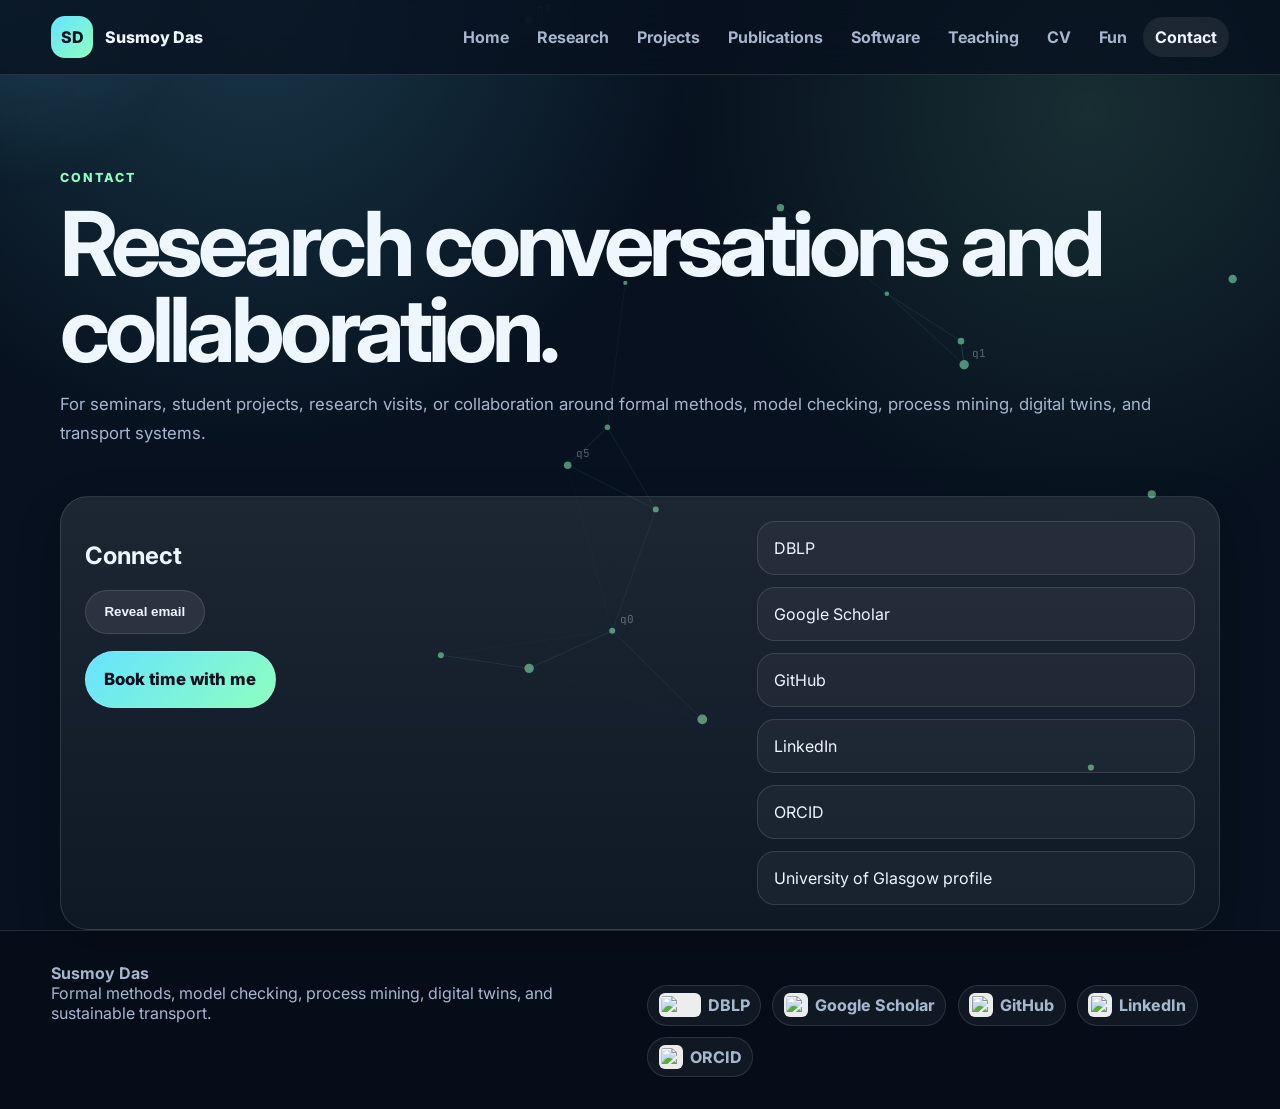
==== contact.html @ abc05a4f "Initial website" ====
<!doctype html><html lang="en-GB"><head><meta charset="utf-8"/><meta name="viewport" content="width=device-width,initial-scale=1"/><meta name="description" content="Personal academic website of Susmoy Das."/><title>Contact | Susmoy Das</title><link rel="preconnect" href="https://fonts.googleapis.com"><link rel="preconnect" href="https://fonts.gstatic.com" crossorigin><link href="https://fonts.googleapis.com/css2?family=Inter:wght@400;500;700;800&family=JetBrains+Mono:wght@500;700&display=swap" rel="stylesheet"><link rel="stylesheet" href="assets/css/style.css"/></head><body><canvas class="state-bg" aria-hidden="true"></canvas><div class="cursor-glow" aria-hidden="true"></div><header class="site-header"><a class="brand" href="index.html"><span class="brand-mark">SD</span><span>Susmoy Das</span></a><button class="nav-toggle" aria-label="Toggle navigation" aria-expanded="false">☰</button><nav class="site-nav"><a class="nav-link " href="index.html">Home</a><a class="nav-link " href="research.html">Research</a><a class="nav-link " href="projects.html">Projects</a><a class="nav-link " href="publications.html">Publications</a><a class="nav-link " href="software.html">Software</a><a class="nav-link " href="teaching.html">Teaching</a><a class="nav-link " href="cv.html">CV</a><a class="nav-link " href="fun.html">Fun</a><a class="nav-link active" href="contact.html">Contact</a></nav></header><main><section class="page-hero reveal"><p class="eyebrow">Contact</p><h1>Research conversations and collaboration.</h1><p class="lead">For seminars, student projects, research visits, or collaboration around formal methods, model checking, process mining, digital twins, and transport systems.</p></section><section class="content-section contact-panel reveal"><div><h2>Connect</h2><p><button class="button secondary email-action" type="button">Reveal email</button></p><p><a class="button primary" href="https://bookings.cloud.microsoft/bookwithme/user/d58b72f16175452cac1d0d1df9db6e94%40glasgow.ac.uk?anonymous&ismsaljsauthenabled" target="_blank" rel="noreferrer">Book time with me</a></p></div><div class="contact-links"><a href="https://dblp.org/pid/291/3183" target="_blank" rel="noreferrer">DBLP</a><a href="https://scholar.google.com/citations?user=WRJkGZMAAAAJ&hl=en" target="_blank" rel="noreferrer">Google Scholar</a><a href="https://github.com/susmoy94" target="_blank" rel="noreferrer">GitHub</a><a href="https://in.linkedin.com/in/susmoy-das21" target="_blank" rel="noreferrer">LinkedIn</a><a href="https://orcid.org/0000-0001-9118-7402" target="_blank" rel="noreferrer">ORCID</a><a href="https://www.gla.ac.uk/schools/computing/staff/susmoydas/" target="_blank" rel="noreferrer">University of Glasgow profile</a></div></section></main><footer class="site-footer"><div><strong>Susmoy Das</strong><br/>Formal methods, model checking, process mining, digital twins, and sustainable transport.</div><div class="footer-links logo-links"><a class="logo-link" href="https://dblp.org/pid/291/3183" target="_blank" rel="noreferrer"><img src="https://dblp.org/img/logo.320x120.png" alt="DBLP logo" loading="lazy"/><span>DBLP</span></a><a class="logo-link" href="https://scholar.google.com/citations?user=WRJkGZMAAAAJ&hl=en" target="_blank" rel="noreferrer"><img src="https://upload.wikimedia.org/wikipedia/commons/thumb/c/c7/Google_Scholar_logo.svg/512px-Google_Scholar_logo.svg.png" alt="Google Scholar logo" loading="lazy"/><span>Google Scholar</span></a><a class="logo-link" href="https://github.com/susmoy94" target="_blank" rel="noreferrer"><img src="https://github.githubassets.com/assets/GitHub-Mark-ea2971cee799.png" alt="GitHub logo" loading="lazy"/><span>GitHub</span></a><a class="logo-link" href="https://in.linkedin.com/in/susmoy-das21" target="_blank" rel="noreferrer"><img src="https://upload.wikimedia.org/wikipedia/commons/8/81/LinkedIn_icon.svg" alt="LinkedIn logo" loading="lazy"/><span>LinkedIn</span></a><a class="logo-link" href="https://orcid.org/0000-0001-9118-7402" target="_blank" rel="noreferrer"><img src="https://info.orcid.org/wp-content/uploads/2021/12/orcid_128x128.png" alt="ORCID iD logo" loading="lazy"/><span>ORCID</span></a></div></footer><script src="assets/js/site.js"></script></body></html>
---- assets/css/style.css ----
:root{--bg:#07111f;--text:#eef6ff;--muted:#a6b6ce;--accent:#66e3ff;--accent2:#8dffbf;--accent3:#d1a3ff;--line:rgba(255,255,255,.12);--shadow:0 24px 80px rgba(0,0,0,.35)}*{box-sizing:border-box}body{margin:0;font-family:Inter,system-ui,sans-serif;background:radial-gradient(circle at 20% 0,rgba(102,227,255,.18),transparent 30%),radial-gradient(circle at 85% 10%,rgba(141,255,191,.12),transparent 28%),var(--bg);color:var(--text);overflow-x:hidden}a{color:inherit}.state-bg{position:fixed;inset:0;width:100vw;height:100vh;z-index:0;pointer-events:none;opacity:.52}.cursor-glow{position:fixed;width:26rem;height:26rem;background:radial-gradient(circle,rgba(102,227,255,.14),transparent 65%);pointer-events:none;transform:translate(-50%,-50%);z-index:0}.site-header{position:sticky;top:0;z-index:20;display:flex;align-items:center;justify-content:space-between;padding:1rem clamp(1rem,4vw,4rem);backdrop-filter:blur(18px);background:rgba(7,17,31,.76);border-bottom:1px solid var(--line)}.brand{display:flex;gap:.75rem;align-items:center;text-decoration:none;font-weight:800}.brand-mark{display:grid;place-items:center;width:42px;height:42px;border-radius:14px;background:linear-gradient(135deg,var(--accent),var(--accent2));color:#07111f}.site-nav{display:flex;gap:.25rem;flex-wrap:wrap}.nav-link{padding:.6rem .75rem;border-radius:999px;text-decoration:none;color:var(--muted);font-weight:700}.nav-link.active,.nav-link:hover{background:rgba(255,255,255,.08);color:var(--text)}.nav-toggle{display:none}main,.site-footer{position:relative;z-index:1}.hero,.page-hero,.content-section{width:min(1160px,92vw);margin:0 auto}.hero{min-height:78vh;display:grid;gap:3rem;align-items:center;padding:5rem 0}.home-hero{grid-template-columns:1.02fr 1.08fr}.eyebrow{text-transform:uppercase;letter-spacing:.16em;color:var(--accent2);font-size:.78rem;font-weight:800}.hero h1,.page-hero h1{font-size:clamp(2.6rem,7vw,6.1rem);line-height:.96;margin:.2rem 0 1rem;letter-spacing:-.055em}.lead,p,li{font-size:1.05rem;color:var(--muted);line-height:1.7}.compact-lead a{color:var(--accent2);font-weight:800}.hero-actions,.profile-links,.footer-links{display:flex;flex-wrap:wrap;gap:.8rem;margin-top:1.4rem}.button{display:inline-flex;border:1px solid var(--line);border-radius:999px;padding:.85rem 1.15rem;text-decoration:none;font-weight:800;background:rgba(255,255,255,.08);color:var(--text);cursor:pointer}.button.primary,.email-action.revealed{background:linear-gradient(135deg,var(--accent),var(--accent2));color:#07111f}.home-visuals{display:grid;grid-template-columns:.82fr 1.18fr;gap:1.4rem;align-items:center}.portrait-card.separate{position:relative;width:100%;max-width:310px;justify-self:center;border-radius:36px;padding:9px;background:linear-gradient(135deg,var(--accent),var(--accent2),var(--accent3));box-shadow:var(--shadow);animation:float 6s ease-in-out infinite}.portrait-card.separate img{display:block;width:100%;aspect-ratio:1/1.22;object-fit:cover;border-radius:28px}.orbit-machine{position:relative;height:520px;display:grid;place-items:center}.machine-ring{position:absolute;border:1px dashed rgba(102,227,255,.36);border-radius:50%;animation:spin 20s linear infinite}.ring-a{width:470px;height:470px}.ring-b{width:375px;height:375px;animation-duration:15s;animation-direction:reverse;border-color:rgba(141,255,191,.46)}.ring-c{width:270px;height:270px;animation-duration:11s;border-color:rgba(209,163,255,.44)}.machine-core{width:230px;height:230px;border-radius:42px;background:linear-gradient(160deg,rgba(255,255,255,.15),rgba(255,255,255,.04));border:1px solid var(--line);display:grid;place-items:center;text-align:center;box-shadow:var(--shadow);animation:float 5.5s ease-in-out infinite}.mono,.tagline{font-family:'JetBrains Mono',monospace;color:var(--accent2)}.machine-node{position:absolute;width:48px;height:48px;border-radius:50%;display:grid;place-items:center;background:#081421;border:1px solid var(--accent);font-family:'JetBrains Mono',monospace;color:var(--accent2);font-weight:800}.m1{left:48px;top:118px}.m2{right:60px;top:92px}.m3{right:78px;bottom:92px}.m4{left:74px;bottom:110px}.machine-svg{position:absolute;width:100%;height:100%;inset:0}.machine-svg path{fill:none;stroke:rgba(102,227,255,.55);stroke-width:2.5;stroke-dasharray:8 10;animation:dash 7s linear infinite}.formula-chip{position:absolute;font-family:'JetBrains Mono',monospace;font-size:.8rem;background:rgba(7,17,31,.82);border:1px solid var(--line);border-radius:999px;padding:.55rem .7rem;color:var(--accent);animation:float 4.8s ease-in-out infinite}.chip-a{top:26px;left:34%}.chip-b{bottom:34px;right:25%}.chip-c{top:155px;right:0}.chip-d{bottom:165px;left:0}.ticker{overflow:hidden;border-block:1px solid var(--line);background:rgba(255,255,255,.04)}.ticker-track{display:flex;gap:2rem;width:max-content;animation:ticker 32s linear infinite;padding:1rem 0}.ticker span{font-family:'JetBrains Mono',monospace;color:var(--accent);white-space:nowrap}.content-section{padding:5rem 0}.latest-news .section-heading,.theme-card,.project-card,.fun-card,.update-card,.link-panel,.contact-panel,.cv-profile-card,.cv-skill-card,.achievement-card{background:linear-gradient(180deg,rgba(255,255,255,.09),rgba(255,255,255,.035));border:1px solid var(--line);border-radius:28px;padding:1.5rem;box-shadow:0 16px 45px rgba(0,0,0,.18)}.latest-news .section-heading,.featured-paper,.featured-achievement{background:linear-gradient(135deg,rgba(141,255,191,.15),rgba(102,227,255,.08));border:1px solid rgba(141,255,191,.35)}.updates-grid,.cards-three,.project-grid,.fun-grid,.link-panels,.achievement-grid{display:grid;gap:1rem}.updates-grid,.cards-three,.link-panels{grid-template-columns:repeat(3,1fr)}.project-grid,.fun-grid{grid-template-columns:repeat(2,1fr)}.achievement-grid{grid-template-columns:repeat(4,1fr)}.page-hero{padding:5rem 0 2rem}.research-directions{display:grid;gap:1.2rem}.direction-card{display:grid;grid-template-columns:280px 1fr;gap:1.4rem;align-items:center;background:linear-gradient(135deg,rgba(255,255,255,.09),rgba(255,255,255,.035));border:1px solid var(--line);border-radius:34px;padding:1.2rem}.research-visual,.project-visual{height:220px;border-radius:28px;background:radial-gradient(circle at 35% 25%,rgba(102,227,255,.18),transparent 35%),rgba(255,255,255,.04);border:1px solid var(--line);position:relative;overflow:hidden}.project-visual{height:150px;margin-bottom:1rem}.automaton-visual span,.transit-visual span,.bigraph-visual span,.repository-visual span{position:absolute;width:46px;height:46px;border-radius:50%;border:1px solid var(--accent);background:#09182a;box-shadow:0 0 18px rgba(102,227,255,.45);animation:logicBounce 4s ease-in-out infinite}.automaton-visual span:nth-child(1),.transit-visual span:nth-child(1),.repository-visual span:nth-child(1){left:36px;top:36px}.automaton-visual span:nth-child(2),.transit-visual span:nth-child(2),.repository-visual span:nth-child(2){right:50px;top:58px}.automaton-visual span:nth-child(3),.transit-visual span:nth-child(3),.repository-visual span:nth-child(3){left:108px;bottom:38px}.checker-visual span,.ai-visual span,.certification-visual span{position:absolute;display:grid;place-items:center;width:54px;height:54px;border-radius:18px;background:rgba(102,227,255,.12);border:1px solid var(--accent);font-family:'JetBrains Mono',monospace;font-size:1.1rem;color:var(--accent2);animation:logicBounce 4s ease-in-out infinite}.checker-visual span:nth-child(1),.ai-visual span:nth-child(1),.certification-visual span:nth-child(1){left:36px;top:34px}.checker-visual span:nth-child(2),.ai-visual span:nth-child(2),.certification-visual span:nth-child(2){right:42px;top:42px}.checker-visual span:nth-child(3),.ai-visual span:nth-child(3),.certification-visual span:nth-child(3){left:85px;bottom:42px}.mining-visual em,.runtime-visual em{position:absolute;left:38px;width:190px;height:14px;border-radius:999px;background:linear-gradient(90deg,var(--accent),var(--accent2));animation:traceSlide 3s ease-in-out infinite}.mining-visual em:nth-child(1),.runtime-visual em:nth-child(1){top:42px}.mining-visual em:nth-child(2),.runtime-visual em:nth-child(2){top:76px;width:130px}.mining-visual em:nth-child(3),.runtime-visual em:nth-child(3){top:110px;width:210px}.twin-visual span{position:absolute;width:62px;height:62px;border-radius:22px;border:1px solid var(--accent);background:rgba(141,255,191,.08);animation:logicBounce 5s ease-in-out infinite}.twin-visual strong{position:absolute;inset:0;display:grid;place-items:center;font-family:'JetBrains Mono',monospace;font-size:2.4rem;color:var(--accent2)}.publication-item{display:grid;grid-template-columns:1fr 130px;gap:1rem;padding:1rem;border-top:1px solid var(--line)}.pub-meta{display:grid;gap:.5rem;justify-items:end}.pub-meta span{font-family:'JetBrains Mono',monospace;background:rgba(102,227,255,.12);padding:.4rem .7rem;border-radius:999px;color:var(--accent)}.cv-showcase{display:grid;grid-template-columns:.8fr 1.2fr;gap:1rem}.cv-profile-card img{width:100%;border-radius:24px;aspect-ratio:1/1;object-fit:cover}.skill-row{display:grid;gap:.45rem;margin:1rem 0}.skill-row>div:first-child{display:flex;justify-content:space-between}.skill-track{height:12px;border-radius:999px;background:rgba(255,255,255,.08);overflow:hidden;border:1px solid var(--line)}.skill-track i{display:block;height:100%;width:var(--w);border-radius:999px;background:linear-gradient(90deg,var(--accent),var(--accent2),var(--accent3));animation:growBar 1.4s ease both}.cv-timeline article{display:grid;grid-template-columns:160px 1fr;gap:1rem;border-top:1px solid var(--line);padding:1.1rem 0}.pill-cloud{display:flex;gap:.6rem;flex-wrap:wrap}.pill-cloud span{padding:.55rem .75rem;border:1px solid var(--line);border-radius:999px;background:rgba(255,255,255,.06);color:var(--accent2);font-weight:750}.contact-panel{display:grid;grid-template-columns:1.2fr .8fr;gap:1rem}.contact-links{display:grid;gap:.75rem}.contact-links a{padding:1rem;border:1px solid var(--line);border-radius:18px;text-decoration:none;background:rgba(255,255,255,.04)}.proof-pet,.automata-line{display:flex;gap:.4rem}.proof-pet span,.automata-line span{display:block;width:24px;height:24px;border-radius:50%;background:var(--accent2);box-shadow:0 0 18px var(--accent2);animation:pulse 1.2s ease-in-out infinite}.site-footer{display:flex;justify-content:space-between;gap:1rem;padding:2rem clamp(1rem,4vw,4rem);border-top:1px solid var(--line);background:rgba(0,0,0,.18);color:var(--muted)}.reveal{opacity:0;transform:translateY(24px);transition:opacity .7s ease,transform .7s ease}.reveal.visible{opacity:1;transform:none}@keyframes spin{to{transform:rotate(360deg)}}@keyframes dash{to{stroke-dashoffset:-180}}@keyframes float{50%{transform:translateY(-14px)}}@keyframes ticker{to{transform:translateX(-50%)}}@keyframes logicBounce{50%{transform:translateY(-10px)}}@keyframes traceSlide{50%{transform:translateX(18px);opacity:.75}}@keyframes pulse{50%{transform:translateY(-8px)}}@keyframes growBar{from{width:0}}@media(max-width:980px){.home-hero,.home-visuals,.direction-card,.cv-showcase,.contact-panel,.cv-timeline article{grid-template-columns:1fr}.updates-grid,.cards-three,.project-grid,.fun-grid,.link-panels,.achievement-grid{grid-template-columns:1fr}.site-nav{display:none;position:absolute;top:74px;left:1rem;right:1rem;padding:1rem;background:rgba(7,17,31,.96);border:1px solid var(--line);border-radius:20px;flex-direction:column}.site-nav.open{display:flex}.nav-toggle{display:block;background:transparent;color:var(--text);border:1px solid var(--line);border-radius:10px;padding:.5rem .7rem}.site-footer{flex-direction:column}.orbit-machine{height:420px}.ring-a{width:370px;height:370px}.ring-b{width:290px;height:290px}.ring-c{width:210px;height:210px}}

/* v6 publication logos, year-wise publications and CV talks */
.profile-logo-grid{display:grid;grid-template-columns:repeat(3,1fr);gap:1rem;padding-top:2rem;padding-bottom:2rem}.profile-logo-card{display:flex;align-items:center;gap:1rem;text-decoration:none;background:linear-gradient(180deg,rgba(255,255,255,.09),rgba(255,255,255,.035));border:1px solid var(--line);border-radius:28px;padding:1.25rem;box-shadow:0 16px 45px rgba(0,0,0,.18)}.profile-logo{width:56px;height:56px;border-radius:18px;display:grid;place-items:center;font-family:'JetBrains Mono',monospace;font-weight:800}.dblp-logo{background:#002b5c;color:#fff;font-size:.95rem}.scholar-logo{background:linear-gradient(135deg,#4285f4,#34a853);color:#fff;font-size:1.6rem}.orcid-logo{background:#a6ce39;color:#fff;font-size:1.15rem}.publication-year{margin-bottom:2.5rem}.publication-year>h2{font-family:'JetBrains Mono',monospace;color:var(--accent2);font-size:1.4rem;border-bottom:1px solid var(--line);padding-bottom:.6rem}.yearwise .publication-item{border-top:0;border-bottom:1px solid var(--line)}.featured-paper{position:relative;overflow:hidden}.featured-paper:after{content:"Best Paper";position:absolute;top:1rem;right:1rem;background:linear-gradient(135deg,var(--accent),var(--accent2));color:#07111f;border-radius:999px;padding:.35rem .6rem;font-family:'JetBrains Mono',monospace;font-size:.72rem;font-weight:800}.cv-talks article{display:grid;grid-template-columns:120px 1fr;gap:1rem;border-top:1px solid var(--line);padding:1rem 0}.cv-talks span{font-family:'JetBrains Mono',monospace;color:var(--accent2);font-weight:800}@media(max-width:980px){.profile-logo-grid,.cv-talks article{grid-template-columns:1fr}.profile-logo-card{align-items:flex-start}}


/* v7 collaborator side rail */
.collab-rail{position:fixed;right:1rem;top:6.25rem;width:260px;max-height:calc(100vh - 7.5rem);z-index:12;pointer-events:none}.collab-panel{pointer-events:auto;max-height:inherit;overflow:auto;padding:1rem;border:1px solid var(--line);border-radius:26px;background:linear-gradient(180deg,rgba(7,17,31,.88),rgba(7,17,31,.68));backdrop-filter:blur(16px);box-shadow:0 24px 70px rgba(0,0,0,.32)}.collab-panel .eyebrow{margin:.1rem 0 .8rem}.collab-item{display:grid;gap:.18rem;text-decoration:none;padding:.75rem .7rem;border-radius:18px;border:1px solid transparent}.collab-item:hover{background:rgba(255,255,255,.065);border-color:rgba(102,227,255,.2)}.collab-item strong{font-size:.92rem;color:var(--text)}.collab-item span{font-size:.78rem;color:var(--accent2);line-height:1.25}.collab-item small{font-size:.76rem;color:var(--muted);line-height:1.3}@media(min-width:1420px){main,.site-footer{margin-right:285px}.site-header{padding-right:305px}}@media(max-width:1419px){.collab-rail{position:relative;right:auto;top:auto;width:min(1160px,92vw);max-height:none;margin:1rem auto 0;z-index:1}.collab-panel{display:grid;grid-template-columns:repeat(2,1fr);gap:.25rem;max-height:none}.collab-panel .eyebrow{grid-column:1/-1}}@media(max-width:760px){.collab-panel{grid-template-columns:1fr}.collab-item{padding:.65rem}}


/* v8 DBLP co-author side rail */
.collab-panel .collab-item span{font-family:'JetBrains Mono',monospace;color:var(--accent2)}


/* v9 co-author ordering preview */
.collab-rank{font-family:'JetBrains Mono',monospace;color:var(--accent2);margin-right:.18rem}.collab-panel{scrollbar-color:rgba(102,227,255,.55) transparent}.collab-item small{font-family:'JetBrains Mono',monospace;color:rgba(166,182,206,.85)}


/* v9 co-authors and collaborators rail */
.collab-icon{display:inline-grid;place-items:center;width:1.2rem;height:1.2rem;margin-right:.35rem;border-radius:50%;background:linear-gradient(135deg,var(--accent),var(--accent2));color:#07111f;font-size:.68rem;vertical-align:.08rem}.collab-panel .collab-item span:not(.collab-icon){color:var(--muted);font-size:.8rem}.collab-panel .collab-item strong{display:flex;align-items:center;gap:.15rem}


/* v10 publication-only co-author rail and real profile logos */
.real-logo-grid .profile-logo-card{min-height:108px}.real-profile-logo{width:64px;height:64px;object-fit:contain;border-radius:14px;background:rgba(255,255,255,.92);padding:.42rem;box-shadow:0 8px 28px rgba(0,0,0,.2)}.dblp-real{width:92px}.scholar-real,.orcid-real{width:64px}.real-logo-grid .profile-logo-card strong{font-size:1.05rem}.profile-logo-grid .profile-logo{display:none}


/* v11 real logos for all external profiles */
.logo-links{display:flex;flex-wrap:wrap;gap:.7rem;align-items:center}.logo-link{display:inline-flex;align-items:center;gap:.45rem;text-decoration:none;color:var(--muted);font-weight:750;border:1px solid var(--line);border-radius:999px;padding:.45rem .65rem;background:rgba(255,255,255,.045)}.logo-link:hover{color:var(--text);background:rgba(255,255,255,.08)}.logo-link img{width:24px;height:24px;object-fit:contain;border-radius:6px;background:rgba(255,255,255,.92);padding:.16rem}.logo-link[href*="dblp"] img{width:42px}.profile-links.logo-links{margin-top:1.4rem}.real-logo-grid{grid-template-columns:repeat(3,1fr)}.real-logo-grid .profile-logo-card{display:grid;grid-template-columns:72px 1fr;align-items:center;gap:.8rem}.real-logo-grid .profile-logo-card span{color:var(--muted);font-size:.9rem}.real-profile-logo{width:64px;height:64px;object-fit:contain;border-radius:14px;background:rgba(255,255,255,.94);padding:.42rem;box-shadow:0 8px 28px rgba(0,0,0,.2)}.real-logo-grid .profile-logo-card[href*="dblp"] .real-profile-logo{width:72px}.zenodo-card-logo{width:94px;height:54px;object-fit:contain;border-radius:14px;background:rgba(255,255,255,.94);padding:.35rem;margin-bottom:.9rem}@media(max-width:980px){.real-logo-grid{grid-template-columns:1fr}.real-logo-grid .profile-logo-card{grid-template-columns:58px 1fr}.real-profile-logo{width:52px;height:52px}.logo-link span{font-size:.86rem}}
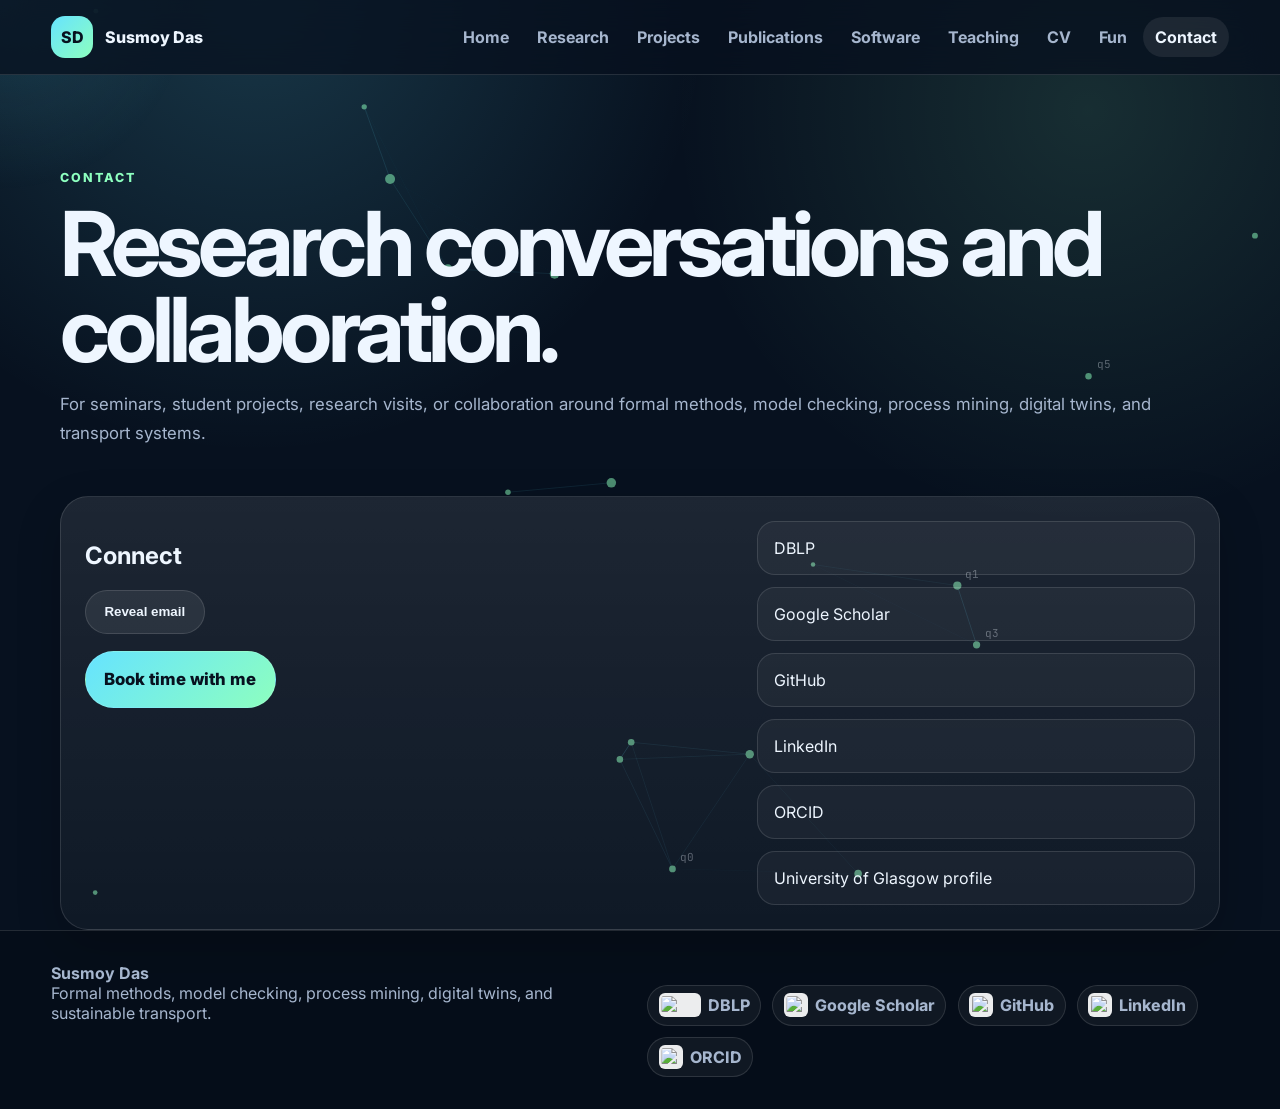
==== commit ac2a9bf9: "Add SEO/social metadata, accessibility, and UX improvements Adds favicon, OG/Twitter tags, JSON-LD, " ====
--- a/contact.html
+++ b/contact.html
@@ -1 +1 @@
-<!doctype html><html lang="en-GB"><head><meta charset="utf-8"/><meta name="viewport" content="width=device-width,initial-scale=1"/><meta name="description" content="Personal academic website of Susmoy Das."/><title>Contact | Susmoy Das</title><link rel="preconnect" href="https://fonts.googleapis.com"><link rel="preconnect" href="https://fonts.gstatic.com" crossorigin><link href="https://fonts.googleapis.com/css2?family=Inter:wght@400;500;700;800&family=JetBrains+Mono:wght@500;700&display=swap" rel="stylesheet"><link rel="stylesheet" href="assets/css/style.css"/></head><body><canvas class="state-bg" aria-hidden="true"></canvas><div class="cursor-glow" aria-hidden="true"></div><header class="site-header"><a class="brand" href="index.html"><span class="brand-mark">SD</span><span>Susmoy Das</span></a><button class="nav-toggle" aria-label="Toggle navigation" aria-expanded="false">☰</button><nav class="site-nav"><a class="nav-link " href="index.html">Home</a><a class="nav-link " href="research.html">Research</a><a class="nav-link " href="projects.html">Projects</a><a class="nav-link " href="publications.html">Publications</a><a class="nav-link " href="software.html">Software</a><a class="nav-link " href="teaching.html">Teaching</a><a class="nav-link " href="cv.html">CV</a><a class="nav-link " href="fun.html">Fun</a><a class="nav-link active" href="contact.html">Contact</a></nav></header><main><section class="page-hero reveal"><p class="eyebrow">Contact</p><h1>Research conversations and collaboration.</h1><p class="lead">For seminars, student projects, research visits, or collaboration around formal methods, model checking, process mining, digital twins, and transport systems.</p></section><section class="content-section contact-panel reveal"><div><h2>Connect</h2><p><button class="button secondary email-action" type="button">Reveal email</button></p><p><a class="button primary" href="https://bookings.cloud.microsoft/bookwithme/user/d58b72f16175452cac1d0d1df9db6e94%40glasgow.ac.uk?anonymous&ismsaljsauthenabled" target="_blank" rel="noreferrer">Book time with me</a></p></div><div class="contact-links"><a href="https://dblp.org/pid/291/3183" target="_blank" rel="noreferrer">DBLP</a><a href="https://scholar.google.com/citations?user=WRJkGZMAAAAJ&hl=en" target="_blank" rel="noreferrer">Google Scholar</a><a href="https://github.com/susmoy94" target="_blank" rel="noreferrer">GitHub</a><a href="https://in.linkedin.com/in/susmoy-das21" target="_blank" rel="noreferrer">LinkedIn</a><a href="https://orcid.org/0000-0001-9118-7402" target="_blank" rel="noreferrer">ORCID</a><a href="https://www.gla.ac.uk/schools/computing/staff/susmoydas/" target="_blank" rel="noreferrer">University of Glasgow profile</a></div></section></main><footer class="site-footer"><div><strong>Susmoy Das</strong><br/>Formal methods, model checking, process mining, digital twins, and sustainable transport.</div><div class="footer-links logo-links"><a class="logo-link" href="https://dblp.org/pid/291/3183" target="_blank" rel="noreferrer"><img src="https://dblp.org/img/logo.320x120.png" alt="DBLP logo" loading="lazy"/><span>DBLP</span></a><a class="logo-link" href="https://scholar.google.com/citations?user=WRJkGZMAAAAJ&hl=en" target="_blank" rel="noreferrer"><img src="https://upload.wikimedia.org/wikipedia/commons/thumb/c/c7/Google_Scholar_logo.svg/512px-Google_Scholar_logo.svg.png" alt="Google Scholar logo" loading="lazy"/><span>Google Scholar</span></a><a class="logo-link" href="https://github.com/susmoy94" target="_blank" rel="noreferrer"><img src="https://github.githubassets.com/assets/GitHub-Mark-ea2971cee799.png" alt="GitHub logo" loading="lazy"/><span>GitHub</span></a><a class="logo-link" href="https://in.linkedin.com/in/susmoy-das21" target="_blank" rel="noreferrer"><img src="https://upload.wikimedia.org/wikipedia/commons/8/81/LinkedIn_icon.svg" alt="LinkedIn logo" loading="lazy"/><span>LinkedIn</span></a><a class="logo-link" href="https://orcid.org/0000-0001-9118-7402" target="_blank" rel="noreferrer"><img src="https://info.orcid.org/wp-content/uploads/2021/12/orcid_128x128.png" alt="ORCID iD logo" loading="lazy"/><span>ORCID</span></a></div></footer><script src="assets/js/site.js"></script></body></html>+<!doctype html><html lang="en-GB"><head><meta charset="utf-8"/><meta name="viewport" content="width=device-width,initial-scale=1"/><meta name="description" content="Get in touch about seminars, student projects, research visits, or collaboration in formal methods, model checking, and digital twins."/><link rel="canonical" href="https://susmoy94.github.io/contact.html"/><meta name="theme-color" content="#07111f"/><meta name="color-scheme" content="dark"/><meta name="author" content="Susmoy Das"/><link rel="icon" type="image/svg+xml" href="assets/images/favicon.svg"/><meta property="og:type" content="website"/><meta property="og:site_name" content="Susmoy Das"/><meta property="og:title" content="Contact | Susmoy Das"/><meta property="og:description" content="Get in touch about seminars, student projects, research visits, or collaboration in formal methods, model checking, and digital twins."/><meta property="og:image" content="https://susmoy94.github.io/assets/images/susmoy_das_profile.jpg"/><meta property="og:url" content="https://susmoy94.github.io/contact.html"/><meta name="twitter:card" content="summary_large_image"/><meta name="twitter:title" content="Contact | Susmoy Das"/><meta name="twitter:description" content="Get in touch about seminars, student projects, research visits, or collaboration in formal methods, model checking, and digital twins."/><meta name="twitter:image" content="https://susmoy94.github.io/assets/images/susmoy_das_profile.jpg"/><title>Contact | Susmoy Das</title><link rel="preconnect" href="https://fonts.googleapis.com"><link rel="preconnect" href="https://fonts.gstatic.com" crossorigin><link href="https://fonts.googleapis.com/css2?family=Inter:wght@400;500;700;800&family=JetBrains+Mono:wght@500;700&display=swap" rel="stylesheet"><link rel="stylesheet" href="assets/css/style.css"/></head><body><a class="skip-link" href="#main">Skip to content</a><canvas class="state-bg" aria-hidden="true"></canvas><div class="cursor-glow" aria-hidden="true"></div><header class="site-header"><a class="brand" href="index.html"><span class="brand-mark">SD</span><span>Susmoy Das</span></a><button class="nav-toggle" aria-label="Toggle navigation" aria-expanded="false"><span></span><span></span><span></span></button><nav class="site-nav"><a class="nav-link " href="index.html">Home</a><a class="nav-link " href="research.html">Research</a><a class="nav-link " href="projects.html">Projects</a><a class="nav-link " href="publications.html">Publications</a><a class="nav-link " href="software.html">Software</a><a class="nav-link " href="teaching.html">Teaching</a><a class="nav-link " href="cv.html">CV</a><a class="nav-link " href="fun.html">Fun</a><a class="nav-link active" aria-current="page" href="contact.html">Contact</a></nav></header><main id="main"><section class="page-hero reveal"><p class="eyebrow">Contact</p><h1>Research conversations and collaboration.</h1><p class="lead">For seminars, student projects, research visits, or collaboration around formal methods, model checking, process mining, digital twins, and transport systems.</p></section><section class="content-section contact-panel reveal"><div><h2>Connect</h2><p><button class="button secondary email-action" type="button">Reveal email</button></p><p><a class="button primary" href="https://bookings.cloud.microsoft/bookwithme/user/d58b72f16175452cac1d0d1df9db6e94%40glasgow.ac.uk?anonymous&ismsaljsauthenabled" target="_blank" rel="noreferrer">Book time with me</a></p></div><div class="contact-links"><a href="https://dblp.org/pid/291/3183" target="_blank" rel="noreferrer">DBLP</a><a href="https://scholar.google.com/citations?user=WRJkGZMAAAAJ&hl=en" target="_blank" rel="noreferrer">Google Scholar</a><a href="https://github.com/susmoy94" target="_blank" rel="noreferrer">GitHub</a><a href="https://in.linkedin.com/in/susmoy-das21" target="_blank" rel="noreferrer">LinkedIn</a><a href="https://orcid.org/0000-0001-9118-7402" target="_blank" rel="noreferrer">ORCID</a><a href="https://www.gla.ac.uk/schools/computing/staff/susmoydas/" target="_blank" rel="noreferrer">University of Glasgow profile</a></div></section></main><footer class="site-footer"><div><strong>Susmoy Das</strong><br/>Formal methods, model checking, process mining, digital twins, and sustainable transport.</div><div class="footer-links logo-links"><a class="logo-link" href="https://dblp.org/pid/291/3183" target="_blank" rel="noreferrer"><img src="https://dblp.org/img/logo.320x120.png" alt="DBLP logo" loading="lazy"/><span>DBLP</span></a><a class="logo-link" href="https://scholar.google.com/citations?user=WRJkGZMAAAAJ&hl=en" target="_blank" rel="noreferrer"><img src="https://upload.wikimedia.org/wikipedia/commons/thumb/c/c7/Google_Scholar_logo.svg/512px-Google_Scholar_logo.svg.png" alt="Google Scholar logo" loading="lazy"/><span>Google Scholar</span></a><a class="logo-link" href="https://github.com/susmoy94" target="_blank" rel="noreferrer"><img src="https://github.githubassets.com/assets/GitHub-Mark-ea2971cee799.png" alt="GitHub logo" loading="lazy"/><span>GitHub</span></a><a class="logo-link" href="https://in.linkedin.com/in/susmoy-das21" target="_blank" rel="noreferrer"><img src="https://upload.wikimedia.org/wikipedia/commons/8/81/LinkedIn_icon.svg" alt="LinkedIn logo" loading="lazy"/><span>LinkedIn</span></a><a class="logo-link" href="https://orcid.org/0000-0001-9118-7402" target="_blank" rel="noreferrer"><img src="https://info.orcid.org/wp-content/uploads/2021/12/orcid_128x128.png" alt="ORCID iD logo" loading="lazy"/><span>ORCID</span></a></div></footer><script src="assets/js/site.js"></script></body></html>
--- a/assets/css/style.css
+++ b/assets/css/style.css
@@ -1,11 +1,11 @@
-:root{--bg:#07111f;--text:#eef6ff;--muted:#a6b6ce;--accent:#66e3ff;--accent2:#8dffbf;--accent3:#d1a3ff;--line:rgba(255,255,255,.12);--shadow:0 24px 80px rgba(0,0,0,.35)}*{box-sizing:border-box}body{margin:0;font-family:Inter,system-ui,sans-serif;background:radial-gradient(circle at 20% 0,rgba(102,227,255,.18),transparent 30%),radial-gradient(circle at 85% 10%,rgba(141,255,191,.12),transparent 28%),var(--bg);color:var(--text);overflow-x:hidden}a{color:inherit}.state-bg{position:fixed;inset:0;width:100vw;height:100vh;z-index:0;pointer-events:none;opacity:.52}.cursor-glow{position:fixed;width:26rem;height:26rem;background:radial-gradient(circle,rgba(102,227,255,.14),transparent 65%);pointer-events:none;transform:translate(-50%,-50%);z-index:0}.site-header{position:sticky;top:0;z-index:20;display:flex;align-items:center;justify-content:space-between;padding:1rem clamp(1rem,4vw,4rem);backdrop-filter:blur(18px);background:rgba(7,17,31,.76);border-bottom:1px solid var(--line)}.brand{display:flex;gap:.75rem;align-items:center;text-decoration:none;font-weight:800}.brand-mark{display:grid;place-items:center;width:42px;height:42px;border-radius:14px;background:linear-gradient(135deg,var(--accent),var(--accent2));color:#07111f}.site-nav{display:flex;gap:.25rem;flex-wrap:wrap}.nav-link{padding:.6rem .75rem;border-radius:999px;text-decoration:none;color:var(--muted);font-weight:700}.nav-link.active,.nav-link:hover{background:rgba(255,255,255,.08);color:var(--text)}.nav-toggle{display:none}main,.site-footer{position:relative;z-index:1}.hero,.page-hero,.content-section{width:min(1160px,92vw);margin:0 auto}.hero{min-height:78vh;display:grid;gap:3rem;align-items:center;padding:5rem 0}.home-hero{grid-template-columns:1.02fr 1.08fr}.eyebrow{text-transform:uppercase;letter-spacing:.16em;color:var(--accent2);font-size:.78rem;font-weight:800}.hero h1,.page-hero h1{font-size:clamp(2.6rem,7vw,6.1rem);line-height:.96;margin:.2rem 0 1rem;letter-spacing:-.055em}.lead,p,li{font-size:1.05rem;color:var(--muted);line-height:1.7}.compact-lead a{color:var(--accent2);font-weight:800}.hero-actions,.profile-links,.footer-links{display:flex;flex-wrap:wrap;gap:.8rem;margin-top:1.4rem}.button{display:inline-flex;border:1px solid var(--line);border-radius:999px;padding:.85rem 1.15rem;text-decoration:none;font-weight:800;background:rgba(255,255,255,.08);color:var(--text);cursor:pointer}.button.primary,.email-action.revealed{background:linear-gradient(135deg,var(--accent),var(--accent2));color:#07111f}.home-visuals{display:grid;grid-template-columns:.82fr 1.18fr;gap:1.4rem;align-items:center}.portrait-card.separate{position:relative;width:100%;max-width:310px;justify-self:center;border-radius:36px;padding:9px;background:linear-gradient(135deg,var(--accent),var(--accent2),var(--accent3));box-shadow:var(--shadow);animation:float 6s ease-in-out infinite}.portrait-card.separate img{display:block;width:100%;aspect-ratio:1/1.22;object-fit:cover;border-radius:28px}.orbit-machine{position:relative;height:520px;display:grid;place-items:center}.machine-ring{position:absolute;border:1px dashed rgba(102,227,255,.36);border-radius:50%;animation:spin 20s linear infinite}.ring-a{width:470px;height:470px}.ring-b{width:375px;height:375px;animation-duration:15s;animation-direction:reverse;border-color:rgba(141,255,191,.46)}.ring-c{width:270px;height:270px;animation-duration:11s;border-color:rgba(209,163,255,.44)}.machine-core{width:230px;height:230px;border-radius:42px;background:linear-gradient(160deg,rgba(255,255,255,.15),rgba(255,255,255,.04));border:1px solid var(--line);display:grid;place-items:center;text-align:center;box-shadow:var(--shadow);animation:float 5.5s ease-in-out infinite}.mono,.tagline{font-family:'JetBrains Mono',monospace;color:var(--accent2)}.machine-node{position:absolute;width:48px;height:48px;border-radius:50%;display:grid;place-items:center;background:#081421;border:1px solid var(--accent);font-family:'JetBrains Mono',monospace;color:var(--accent2);font-weight:800}.m1{left:48px;top:118px}.m2{right:60px;top:92px}.m3{right:78px;bottom:92px}.m4{left:74px;bottom:110px}.machine-svg{position:absolute;width:100%;height:100%;inset:0}.machine-svg path{fill:none;stroke:rgba(102,227,255,.55);stroke-width:2.5;stroke-dasharray:8 10;animation:dash 7s linear infinite}.formula-chip{position:absolute;font-family:'JetBrains Mono',monospace;font-size:.8rem;background:rgba(7,17,31,.82);border:1px solid var(--line);border-radius:999px;padding:.55rem .7rem;color:var(--accent);animation:float 4.8s ease-in-out infinite}.chip-a{top:26px;left:34%}.chip-b{bottom:34px;right:25%}.chip-c{top:155px;right:0}.chip-d{bottom:165px;left:0}.ticker{overflow:hidden;border-block:1px solid var(--line);background:rgba(255,255,255,.04)}.ticker-track{display:flex;gap:2rem;width:max-content;animation:ticker 32s linear infinite;padding:1rem 0}.ticker span{font-family:'JetBrains Mono',monospace;color:var(--accent);white-space:nowrap}.content-section{padding:5rem 0}.latest-news .section-heading,.theme-card,.project-card,.fun-card,.update-card,.link-panel,.contact-panel,.cv-profile-card,.cv-skill-card,.achievement-card{background:linear-gradient(180deg,rgba(255,255,255,.09),rgba(255,255,255,.035));border:1px solid var(--line);border-radius:28px;padding:1.5rem;box-shadow:0 16px 45px rgba(0,0,0,.18)}.latest-news .section-heading,.featured-paper,.featured-achievement{background:linear-gradient(135deg,rgba(141,255,191,.15),rgba(102,227,255,.08));border:1px solid rgba(141,255,191,.35)}.updates-grid,.cards-three,.project-grid,.fun-grid,.link-panels,.achievement-grid{display:grid;gap:1rem}.updates-grid,.cards-three,.link-panels{grid-template-columns:repeat(3,1fr)}.project-grid,.fun-grid{grid-template-columns:repeat(2,1fr)}.achievement-grid{grid-template-columns:repeat(4,1fr)}.page-hero{padding:5rem 0 2rem}.research-directions{display:grid;gap:1.2rem}.direction-card{display:grid;grid-template-columns:280px 1fr;gap:1.4rem;align-items:center;background:linear-gradient(135deg,rgba(255,255,255,.09),rgba(255,255,255,.035));border:1px solid var(--line);border-radius:34px;padding:1.2rem}.research-visual,.project-visual{height:220px;border-radius:28px;background:radial-gradient(circle at 35% 25%,rgba(102,227,255,.18),transparent 35%),rgba(255,255,255,.04);border:1px solid var(--line);position:relative;overflow:hidden}.project-visual{height:150px;margin-bottom:1rem}.automaton-visual span,.transit-visual span,.bigraph-visual span,.repository-visual span{position:absolute;width:46px;height:46px;border-radius:50%;border:1px solid var(--accent);background:#09182a;box-shadow:0 0 18px rgba(102,227,255,.45);animation:logicBounce 4s ease-in-out infinite}.automaton-visual span:nth-child(1),.transit-visual span:nth-child(1),.repository-visual span:nth-child(1){left:36px;top:36px}.automaton-visual span:nth-child(2),.transit-visual span:nth-child(2),.repository-visual span:nth-child(2){right:50px;top:58px}.automaton-visual span:nth-child(3),.transit-visual span:nth-child(3),.repository-visual span:nth-child(3){left:108px;bottom:38px}.checker-visual span,.ai-visual span,.certification-visual span{position:absolute;display:grid;place-items:center;width:54px;height:54px;border-radius:18px;background:rgba(102,227,255,.12);border:1px solid var(--accent);font-family:'JetBrains Mono',monospace;font-size:1.1rem;color:var(--accent2);animation:logicBounce 4s ease-in-out infinite}.checker-visual span:nth-child(1),.ai-visual span:nth-child(1),.certification-visual span:nth-child(1){left:36px;top:34px}.checker-visual span:nth-child(2),.ai-visual span:nth-child(2),.certification-visual span:nth-child(2){right:42px;top:42px}.checker-visual span:nth-child(3),.ai-visual span:nth-child(3),.certification-visual span:nth-child(3){left:85px;bottom:42px}.mining-visual em,.runtime-visual em{position:absolute;left:38px;width:190px;height:14px;border-radius:999px;background:linear-gradient(90deg,var(--accent),var(--accent2));animation:traceSlide 3s ease-in-out infinite}.mining-visual em:nth-child(1),.runtime-visual em:nth-child(1){top:42px}.mining-visual em:nth-child(2),.runtime-visual em:nth-child(2){top:76px;width:130px}.mining-visual em:nth-child(3),.runtime-visual em:nth-child(3){top:110px;width:210px}.twin-visual span{position:absolute;width:62px;height:62px;border-radius:22px;border:1px solid var(--accent);background:rgba(141,255,191,.08);animation:logicBounce 5s ease-in-out infinite}.twin-visual strong{position:absolute;inset:0;display:grid;place-items:center;font-family:'JetBrains Mono',monospace;font-size:2.4rem;color:var(--accent2)}.publication-item{display:grid;grid-template-columns:1fr 130px;gap:1rem;padding:1rem;border-top:1px solid var(--line)}.pub-meta{display:grid;gap:.5rem;justify-items:end}.pub-meta span{font-family:'JetBrains Mono',monospace;background:rgba(102,227,255,.12);padding:.4rem .7rem;border-radius:999px;color:var(--accent)}.cv-showcase{display:grid;grid-template-columns:.8fr 1.2fr;gap:1rem}.cv-profile-card img{width:100%;border-radius:24px;aspect-ratio:1/1;object-fit:cover}.skill-row{display:grid;gap:.45rem;margin:1rem 0}.skill-row>div:first-child{display:flex;justify-content:space-between}.skill-track{height:12px;border-radius:999px;background:rgba(255,255,255,.08);overflow:hidden;border:1px solid var(--line)}.skill-track i{display:block;height:100%;width:var(--w);border-radius:999px;background:linear-gradient(90deg,var(--accent),var(--accent2),var(--accent3));animation:growBar 1.4s ease both}.cv-timeline article{display:grid;grid-template-columns:160px 1fr;gap:1rem;border-top:1px solid var(--line);padding:1.1rem 0}.pill-cloud{display:flex;gap:.6rem;flex-wrap:wrap}.pill-cloud span{padding:.55rem .75rem;border:1px solid var(--line);border-radius:999px;background:rgba(255,255,255,.06);color:var(--accent2);font-weight:750}.contact-panel{display:grid;grid-template-columns:1.2fr .8fr;gap:1rem}.contact-links{display:grid;gap:.75rem}.contact-links a{padding:1rem;border:1px solid var(--line);border-radius:18px;text-decoration:none;background:rgba(255,255,255,.04)}.proof-pet,.automata-line{display:flex;gap:.4rem}.proof-pet span,.automata-line span{display:block;width:24px;height:24px;border-radius:50%;background:var(--accent2);box-shadow:0 0 18px var(--accent2);animation:pulse 1.2s ease-in-out infinite}.site-footer{display:flex;justify-content:space-between;gap:1rem;padding:2rem clamp(1rem,4vw,4rem);border-top:1px solid var(--line);background:rgba(0,0,0,.18);color:var(--muted)}.reveal{opacity:0;transform:translateY(24px);transition:opacity .7s ease,transform .7s ease}.reveal.visible{opacity:1;transform:none}@keyframes spin{to{transform:rotate(360deg)}}@keyframes dash{to{stroke-dashoffset:-180}}@keyframes float{50%{transform:translateY(-14px)}}@keyframes ticker{to{transform:translateX(-50%)}}@keyframes logicBounce{50%{transform:translateY(-10px)}}@keyframes traceSlide{50%{transform:translateX(18px);opacity:.75}}@keyframes pulse{50%{transform:translateY(-8px)}}@keyframes growBar{from{width:0}}@media(max-width:980px){.home-hero,.home-visuals,.direction-card,.cv-showcase,.contact-panel,.cv-timeline article{grid-template-columns:1fr}.updates-grid,.cards-three,.project-grid,.fun-grid,.link-panels,.achievement-grid{grid-template-columns:1fr}.site-nav{display:none;position:absolute;top:74px;left:1rem;right:1rem;padding:1rem;background:rgba(7,17,31,.96);border:1px solid var(--line);border-radius:20px;flex-direction:column}.site-nav.open{display:flex}.nav-toggle{display:block;background:transparent;color:var(--text);border:1px solid var(--line);border-radius:10px;padding:.5rem .7rem}.site-footer{flex-direction:column}.orbit-machine{height:420px}.ring-a{width:370px;height:370px}.ring-b{width:290px;height:290px}.ring-c{width:210px;height:210px}}
+:root{--bg:#07111f;--text:#eef6ff;--muted:#a6b6ce;--accent:#66e3ff;--accent2:#8dffbf;--accent3:#d1a3ff;--line:rgba(255,255,255,.12);--shadow:0 24px 80px rgba(0,0,0,.35)}*{box-sizing:border-box}body{margin:0;font-family:Inter,system-ui,sans-serif;background:radial-gradient(circle at 20% 0,rgba(102,227,255,.18),transparent 30%),radial-gradient(circle at 85% 10%,rgba(141,255,191,.12),transparent 28%),var(--bg);color:var(--text);overflow-x:hidden}a{color:inherit}.state-bg{position:fixed;inset:0;width:100vw;height:100vh;z-index:0;pointer-events:none;opacity:.52}.cursor-glow{position:fixed;width:26rem;height:26rem;background:radial-gradient(circle,rgba(102,227,255,.14),transparent 65%);pointer-events:none;transform:translate(-50%,-50%);z-index:0}.site-header{position:sticky;top:0;z-index:20;display:flex;align-items:center;justify-content:space-between;padding:1rem clamp(1rem,4vw,4rem);backdrop-filter:blur(18px);background:rgba(7,17,31,.76);border-bottom:1px solid var(--line)}.brand{display:flex;gap:.75rem;align-items:center;text-decoration:none;font-weight:800}.brand-mark{display:grid;place-items:center;width:42px;height:42px;border-radius:14px;background:linear-gradient(135deg,var(--accent),var(--accent2));color:#07111f}.site-nav{display:flex;gap:.25rem;flex-wrap:wrap}.nav-link{padding:.6rem .75rem;border-radius:999px;text-decoration:none;color:var(--muted);font-weight:700}.nav-link.active,.nav-link:hover{background:rgba(255,255,255,.08);color:var(--text)}.nav-toggle{display:none;flex-direction:column;align-items:center;justify-content:center;gap:5px;width:42px;height:38px}.nav-toggle span{display:block;width:18px;height:2px;border-radius:2px;background:var(--text);transition:transform .2s ease,opacity .2s ease}.nav-toggle[aria-expanded="true"] span:nth-child(1){transform:translateY(7px) rotate(45deg)}.nav-toggle[aria-expanded="true"] span:nth-child(2){opacity:0}.nav-toggle[aria-expanded="true"] span:nth-child(3){transform:translateY(-7px) rotate(-45deg)}main,.site-footer{position:relative;z-index:1}.hero,.page-hero,.content-section{width:min(1160px,92vw);margin:0 auto}.hero{min-height:78vh;display:grid;gap:3rem;align-items:center;padding:5rem 0}.home-hero{grid-template-columns:1.02fr 1.08fr}.eyebrow{text-transform:uppercase;letter-spacing:.16em;color:var(--accent2);font-size:.78rem;font-weight:800}.hero h1,.page-hero h1{font-size:clamp(2.6rem,7vw,6.1rem);line-height:.96;margin:.2rem 0 1rem;letter-spacing:-.055em}.lead,p,li{font-size:1.05rem;color:var(--muted);line-height:1.7}.compact-lead a{color:var(--accent2);font-weight:800}.hero-actions,.profile-links,.footer-links{display:flex;flex-wrap:wrap;gap:.8rem;margin-top:1.4rem}.button{display:inline-flex;border:1px solid var(--line);border-radius:999px;padding:.85rem 1.15rem;text-decoration:none;font-weight:800;background:rgba(255,255,255,.08);color:var(--text);cursor:pointer}.button.primary,.email-action.revealed{background:linear-gradient(135deg,var(--accent),var(--accent2));color:#07111f}.home-visuals{display:grid;grid-template-columns:.82fr 1.18fr;gap:1.4rem;align-items:center}.portrait-card.separate{position:relative;width:100%;max-width:310px;justify-self:center;border-radius:36px;padding:9px;background:linear-gradient(135deg,var(--accent),var(--accent2),var(--accent3));box-shadow:var(--shadow);animation:float 6s ease-in-out infinite}.portrait-card.separate img{display:block;width:100%;aspect-ratio:1/1.22;object-fit:cover;border-radius:28px}.orbit-machine{position:relative;height:520px;display:grid;place-items:center}.machine-ring{position:absolute;border:1px dashed rgba(102,227,255,.36);border-radius:50%;animation:spin 20s linear infinite}.ring-a{width:470px;height:470px}.ring-b{width:375px;height:375px;animation-duration:15s;animation-direction:reverse;border-color:rgba(141,255,191,.46)}.ring-c{width:270px;height:270px;animation-duration:11s;border-color:rgba(209,163,255,.44)}.machine-core{width:230px;height:230px;border-radius:42px;background:linear-gradient(160deg,rgba(255,255,255,.15),rgba(255,255,255,.04));border:1px solid var(--line);display:grid;place-items:center;text-align:center;box-shadow:var(--shadow);animation:float 5.5s ease-in-out infinite}.mono,.tagline{font-family:'JetBrains Mono',monospace;color:var(--accent2)}.machine-node{position:absolute;width:48px;height:48px;border-radius:50%;display:grid;place-items:center;background:#081421;border:1px solid var(--accent);font-family:'JetBrains Mono',monospace;color:var(--accent2);font-weight:800}.m1{left:48px;top:118px}.m2{right:60px;top:92px}.m3{right:78px;bottom:92px}.m4{left:74px;bottom:110px}.machine-svg{position:absolute;width:100%;height:100%;inset:0}.machine-svg path{fill:none;stroke:rgba(102,227,255,.55);stroke-width:2.5;stroke-dasharray:8 10;animation:dash 7s linear infinite}.formula-chip{position:absolute;font-family:'JetBrains Mono',monospace;font-size:.8rem;background:rgba(7,17,31,.82);border:1px solid var(--line);border-radius:999px;padding:.55rem .7rem;color:var(--accent);animation:float 4.8s ease-in-out infinite}.chip-a{top:26px;left:34%}.chip-b{bottom:34px;right:25%}.chip-c{top:155px;right:0}.chip-d{bottom:165px;left:0}.ticker{overflow:hidden;border-block:1px solid var(--line);background:rgba(255,255,255,.04)}.ticker-track{display:flex;gap:2rem;width:max-content;animation:ticker 32s linear infinite;padding:1rem 0}.ticker span{font-family:'JetBrains Mono',monospace;color:var(--accent);white-space:nowrap}.content-section{padding:5rem 0}.latest-news .section-heading,.theme-card,.project-card,.fun-card,.update-card,.link-panel,.contact-panel,.cv-profile-card,.cv-skill-card,.achievement-card{background:linear-gradient(180deg,rgba(255,255,255,.09),rgba(255,255,255,.035));border:1px solid var(--line);border-radius:28px;padding:1.5rem;box-shadow:0 16px 45px rgba(0,0,0,.18)}.latest-news .section-heading,.featured-paper,.featured-achievement{background:linear-gradient(135deg,rgba(141,255,191,.15),rgba(102,227,255,.08));border:1px solid rgba(141,255,191,.35)}.updates-grid,.cards-three,.project-grid,.fun-grid,.link-panels,.achievement-grid{display:grid;gap:1rem}.updates-grid,.cards-three,.link-panels{grid-template-columns:repeat(3,1fr)}.project-grid,.fun-grid{grid-template-columns:repeat(2,1fr)}.achievement-grid{grid-template-columns:repeat(4,1fr)}.page-hero{padding:5rem 0 2rem}.research-directions{display:grid;gap:1.2rem}.direction-card{display:grid;grid-template-columns:280px 1fr;gap:1.4rem;align-items:center;background:linear-gradient(135deg,rgba(255,255,255,.09),rgba(255,255,255,.035));border:1px solid var(--line);border-radius:34px;padding:1.2rem}.research-visual,.project-visual{height:220px;border-radius:28px;background:radial-gradient(circle at 35% 25%,rgba(102,227,255,.18),transparent 35%),rgba(255,255,255,.04);border:1px solid var(--line);position:relative;overflow:hidden}.project-visual{height:150px;margin-bottom:1rem}.automaton-visual span,.transit-visual span,.bigraph-visual span,.repository-visual span{position:absolute;width:46px;height:46px;border-radius:50%;border:1px solid var(--accent);background:#09182a;box-shadow:0 0 18px rgba(102,227,255,.45);animation:logicBounce 4s ease-in-out infinite}.automaton-visual span:nth-child(1),.transit-visual span:nth-child(1),.repository-visual span:nth-child(1){left:36px;top:36px}.automaton-visual span:nth-child(2),.transit-visual span:nth-child(2),.repository-visual span:nth-child(2){right:50px;top:58px}.automaton-visual span:nth-child(3),.transit-visual span:nth-child(3),.repository-visual span:nth-child(3){left:108px;bottom:38px}.checker-visual span,.ai-visual span,.certification-visual span{position:absolute;display:grid;place-items:center;width:54px;height:54px;border-radius:18px;background:rgba(102,227,255,.12);border:1px solid var(--accent);font-family:'JetBrains Mono',monospace;font-size:1.1rem;color:var(--accent2);animation:logicBounce 4s ease-in-out infinite}.checker-visual span:nth-child(1),.ai-visual span:nth-child(1),.certification-visual span:nth-child(1){left:36px;top:34px}.checker-visual span:nth-child(2),.ai-visual span:nth-child(2),.certification-visual span:nth-child(2){right:42px;top:42px}.checker-visual span:nth-child(3),.ai-visual span:nth-child(3),.certification-visual span:nth-child(3){left:85px;bottom:42px}.mining-visual em,.runtime-visual em{position:absolute;left:38px;width:190px;height:14px;border-radius:999px;background:linear-gradient(90deg,var(--accent),var(--accent2));animation:traceSlide 3s ease-in-out infinite}.mining-visual em:nth-child(1),.runtime-visual em:nth-child(1){top:42px}.mining-visual em:nth-child(2),.runtime-visual em:nth-child(2){top:76px;width:130px}.mining-visual em:nth-child(3),.runtime-visual em:nth-child(3){top:110px;width:210px}.twin-visual span{position:absolute;width:62px;height:62px;border-radius:22px;border:1px solid var(--accent);background:rgba(141,255,191,.08);animation:logicBounce 5s ease-in-out infinite}.twin-visual strong{position:absolute;inset:0;display:grid;place-items:center;font-family:'JetBrains Mono',monospace;font-size:2.4rem;color:var(--accent2)}.publication-item{display:grid;grid-template-columns:1fr 130px;gap:1rem;padding:1rem;border-top:1px solid var(--line)}.pub-meta{display:grid;gap:.5rem;justify-items:end}.pub-meta span{font-family:'JetBrains Mono',monospace;background:rgba(102,227,255,.12);padding:.4rem .7rem;border-radius:999px;color:var(--accent)}.cv-showcase{display:grid;grid-template-columns:.8fr 1.2fr;gap:1rem}.cv-profile-card img{width:100%;border-radius:24px;aspect-ratio:1/1;object-fit:cover}.skill-row{display:grid;gap:.45rem;margin:1rem 0}.skill-row>div:first-child{display:flex;justify-content:space-between}.skill-track{height:12px;border-radius:999px;background:rgba(255,255,255,.08);overflow:hidden;border:1px solid var(--line)}.skill-track i{display:block;height:100%;width:var(--w);border-radius:999px;background:linear-gradient(90deg,var(--accent),var(--accent2),var(--accent3));animation:growBar 1.4s ease both}.cv-timeline article{display:grid;grid-template-columns:160px 1fr;gap:1rem;border-top:1px solid var(--line);padding:1.1rem 0}.pill-cloud{display:flex;gap:.6rem;flex-wrap:wrap}.pill-cloud span{padding:.55rem .75rem;border:1px solid var(--line);border-radius:999px;background:rgba(255,255,255,.06);color:var(--accent2);font-weight:750}.contact-panel{display:grid;grid-template-columns:1.2fr .8fr;gap:1rem}.contact-links{display:grid;gap:.75rem}.contact-links a{padding:1rem;border:1px solid var(--line);border-radius:18px;text-decoration:none;background:rgba(255,255,255,.04)}.proof-pet,.automata-line{display:flex;gap:.4rem}.proof-pet span,.automata-line span{display:block;width:24px;height:24px;border-radius:50%;background:var(--accent2);box-shadow:0 0 18px var(--accent2);animation:pulse 1.2s ease-in-out infinite}.site-footer{display:flex;justify-content:space-between;gap:1rem;padding:2rem clamp(1rem,4vw,4rem);border-top:1px solid var(--line);background:rgba(0,0,0,.18);color:var(--muted)}.reveal{opacity:0;transform:translateY(24px);transition:opacity .7s ease,transform .7s ease}html.home-zoom{zoom:.9}.reveal.visible{opacity:1;transform:none}@keyframes spin{to{transform:rotate(360deg)}}@keyframes dash{to{stroke-dashoffset:-180}}@keyframes float{50%{transform:translateY(-14px)}}@keyframes ticker{to{transform:translateX(-50%)}}@keyframes logicBounce{50%{transform:translateY(-10px)}}@keyframes traceSlide{50%{transform:translateX(18px);opacity:.75}}@keyframes pulse{50%{transform:translateY(-8px)}}@keyframes growBar{from{width:0}}@media(max-width:980px){.home-hero,.home-visuals,.direction-card,.cv-showcase,.contact-panel,.cv-timeline article{grid-template-columns:1fr}.updates-grid,.cards-three,.project-grid,.fun-grid,.link-panels,.achievement-grid{grid-template-columns:1fr}.site-nav{display:none;position:absolute;top:74px;left:1rem;right:1rem;padding:1rem;background:rgba(7,17,31,.96);border:1px solid var(--line);border-radius:20px;flex-direction:column}.site-nav.open{display:flex}.nav-toggle{display:flex;background:transparent;border:1px solid var(--line);border-radius:10px;padding:.5rem .7rem;cursor:pointer}.site-footer{flex-direction:column}.orbit-machine{height:420px}.ring-a{width:370px;height:370px}.ring-b{width:290px;height:290px}.ring-c{width:210px;height:210px}}
 
 /* v6 publication logos, year-wise publications and CV talks */
 .profile-logo-grid{display:grid;grid-template-columns:repeat(3,1fr);gap:1rem;padding-top:2rem;padding-bottom:2rem}.profile-logo-card{display:flex;align-items:center;gap:1rem;text-decoration:none;background:linear-gradient(180deg,rgba(255,255,255,.09),rgba(255,255,255,.035));border:1px solid var(--line);border-radius:28px;padding:1.25rem;box-shadow:0 16px 45px rgba(0,0,0,.18)}.profile-logo{width:56px;height:56px;border-radius:18px;display:grid;place-items:center;font-family:'JetBrains Mono',monospace;font-weight:800}.dblp-logo{background:#002b5c;color:#fff;font-size:.95rem}.scholar-logo{background:linear-gradient(135deg,#4285f4,#34a853);color:#fff;font-size:1.6rem}.orcid-logo{background:#a6ce39;color:#fff;font-size:1.15rem}.publication-year{margin-bottom:2.5rem}.publication-year>h2{font-family:'JetBrains Mono',monospace;color:var(--accent2);font-size:1.4rem;border-bottom:1px solid var(--line);padding-bottom:.6rem}.yearwise .publication-item{border-top:0;border-bottom:1px solid var(--line)}.featured-paper{position:relative;overflow:hidden}.featured-paper:after{content:"Best Paper";position:absolute;top:1rem;right:1rem;background:linear-gradient(135deg,var(--accent),var(--accent2));color:#07111f;border-radius:999px;padding:.35rem .6rem;font-family:'JetBrains Mono',monospace;font-size:.72rem;font-weight:800}.cv-talks article{display:grid;grid-template-columns:120px 1fr;gap:1rem;border-top:1px solid var(--line);padding:1rem 0}.cv-talks span{font-family:'JetBrains Mono',monospace;color:var(--accent2);font-weight:800}@media(max-width:980px){.profile-logo-grid,.cv-talks article{grid-template-columns:1fr}.profile-logo-card{align-items:flex-start}}
 
 
 /* v7 collaborator side rail */
-.collab-rail{position:fixed;right:1rem;top:6.25rem;width:260px;max-height:calc(100vh - 7.5rem);z-index:12;pointer-events:none}.collab-panel{pointer-events:auto;max-height:inherit;overflow:auto;padding:1rem;border:1px solid var(--line);border-radius:26px;background:linear-gradient(180deg,rgba(7,17,31,.88),rgba(7,17,31,.68));backdrop-filter:blur(16px);box-shadow:0 24px 70px rgba(0,0,0,.32)}.collab-panel .eyebrow{margin:.1rem 0 .8rem}.collab-item{display:grid;gap:.18rem;text-decoration:none;padding:.75rem .7rem;border-radius:18px;border:1px solid transparent}.collab-item:hover{background:rgba(255,255,255,.065);border-color:rgba(102,227,255,.2)}.collab-item strong{font-size:.92rem;color:var(--text)}.collab-item span{font-size:.78rem;color:var(--accent2);line-height:1.25}.collab-item small{font-size:.76rem;color:var(--muted);line-height:1.3}@media(min-width:1420px){main,.site-footer{margin-right:285px}.site-header{padding-right:305px}}@media(max-width:1419px){.collab-rail{position:relative;right:auto;top:auto;width:min(1160px,92vw);max-height:none;margin:1rem auto 0;z-index:1}.collab-panel{display:grid;grid-template-columns:repeat(2,1fr);gap:.25rem;max-height:none}.collab-panel .eyebrow{grid-column:1/-1}}@media(max-width:760px){.collab-panel{grid-template-columns:1fr}.collab-item{padding:.65rem}}
+.collab-rail{position:fixed;right:1rem;top:6.25rem;width:260px;max-height:calc(100vh - 7.5rem);z-index:12;pointer-events:none}.collab-panel{pointer-events:auto;max-height:inherit;overflow:auto;padding:1rem;border:1px solid var(--line);border-radius:26px;background:linear-gradient(180deg,rgba(7,17,31,.88),rgba(7,17,31,.68));backdrop-filter:blur(16px);box-shadow:0 24px 70px rgba(0,0,0,.32)}.collab-panel .eyebrow{margin:.1rem 0 .8rem}.collab-item{display:grid;gap:.18rem;text-decoration:none;padding:.75rem .7rem;border-radius:18px;border:1px solid transparent}.collab-item:hover{background:rgba(255,255,255,.065);border-color:rgba(102,227,255,.2)}.collab-item strong{font-size:.92rem;color:var(--text)}.collab-item span{font-size:.78rem;color:var(--accent2);line-height:1.25}.collab-item small{font-size:.76rem;color:var(--muted);line-height:1.3}@media(min-width:1420px){body:has(.collab-rail) main,body:has(.collab-rail) .site-footer{margin-right:285px}body:has(.collab-rail) .site-header{padding-right:305px}}@media(max-width:1419px){.collab-rail{position:relative;right:auto;top:auto;width:min(1160px,92vw);max-height:none;margin:1rem auto 0;z-index:1}.collab-panel{display:grid;grid-template-columns:repeat(2,1fr);gap:.25rem;max-height:none}.collab-panel .eyebrow{grid-column:1/-1}}@media(max-width:760px){.collab-panel{grid-template-columns:1fr}.collab-item{padding:.65rem}}
 
 
 /* v8 DBLP co-author side rail */
@@ -24,5 +24,14 @@
 .real-logo-grid .profile-logo-card{min-height:108px}.real-profile-logo{width:64px;height:64px;object-fit:contain;border-radius:14px;background:rgba(255,255,255,.92);padding:.42rem;box-shadow:0 8px 28px rgba(0,0,0,.2)}.dblp-real{width:92px}.scholar-real,.orcid-real{width:64px}.real-logo-grid .profile-logo-card strong{font-size:1.05rem}.profile-logo-grid .profile-logo{display:none}
 
 
+/* v12 accessibility, performance, and small UX features */
+.skip-link{position:fixed;top:-3rem;left:1rem;z-index:50;background:var(--text);color:var(--bg);font-weight:800;padding:.7rem 1.1rem;border-radius:999px;text-decoration:none;transition:top .2s ease}.skip-link:focus{top:1rem}
+a:focus-visible,button:focus-visible,.nav-toggle:focus-visible{outline:2px solid var(--accent2);outline-offset:3px;border-radius:8px}
+.back-to-top{position:fixed;right:1.1rem;bottom:1.1rem;z-index:30;width:46px;height:46px;display:grid;place-items:center;border-radius:50%;border:1px solid var(--line);background:rgba(7,17,31,.85);color:var(--accent2);backdrop-filter:blur(10px);cursor:pointer;opacity:0;pointer-events:none;transform:translateY(10px);transition:opacity .25s ease,transform .25s ease;font-size:1.1rem;font-weight:800}.back-to-top.visible{opacity:1;pointer-events:auto;transform:none}.back-to-top:hover{color:var(--bg);background:linear-gradient(135deg,var(--accent),var(--accent2))}
+.year-nav{display:flex;flex-wrap:wrap;gap:.5rem;margin:0 auto 2rem;position:sticky;top:6.25rem;z-index:8;padding:.6rem;background:rgba(7,17,31,.72);backdrop-filter:blur(14px);border:1px solid var(--line);border-radius:999px;width:fit-content;width:min(1160px,92vw)}.year-nav a{font-family:'JetBrains Mono',monospace;font-size:.82rem;font-weight:700;color:var(--muted);text-decoration:none;padding:.4rem .75rem;border-radius:999px}.year-nav a:hover,.year-nav a.active{background:rgba(255,255,255,.09);color:var(--accent2)}
+@media(max-width:1419px){.year-nav{top:.5rem}}
+@media(prefers-reduced-motion:reduce){*,*::before,*::after{animation-duration:.001ms!important;animation-iteration-count:1!important;transition-duration:.001ms!important;scroll-behavior:auto!important}.reveal{opacity:1!important;transform:none!important}.state-bg{display:none}}
+@media print{.site-header,.nav-toggle,.state-bg,.cursor-glow,.back-to-top,.collab-rail,.year-nav,.hero-actions,.email-action{display:none!important}body{background:#fff!important;color:#111!important}main,.hero,.page-hero,.content-section{width:100%!important;margin:0!important;color:#111!important}.cv-profile-card,.cv-skill-card,.achievement-card,.cv-timeline article{background:none!important;border-color:#ccc!important;box-shadow:none!important;color:#111!important}.lead,p,li,.muted{color:#333!important}}
+
 /* v11 real logos for all external profiles */
 .logo-links{display:flex;flex-wrap:wrap;gap:.7rem;align-items:center}.logo-link{display:inline-flex;align-items:center;gap:.45rem;text-decoration:none;color:var(--muted);font-weight:750;border:1px solid var(--line);border-radius:999px;padding:.45rem .65rem;background:rgba(255,255,255,.045)}.logo-link:hover{color:var(--text);background:rgba(255,255,255,.08)}.logo-link img{width:24px;height:24px;object-fit:contain;border-radius:6px;background:rgba(255,255,255,.92);padding:.16rem}.logo-link[href*="dblp"] img{width:42px}.profile-links.logo-links{margin-top:1.4rem}.real-logo-grid{grid-template-columns:repeat(3,1fr)}.real-logo-grid .profile-logo-card{display:grid;grid-template-columns:72px 1fr;align-items:center;gap:.8rem}.real-logo-grid .profile-logo-card span{color:var(--muted);font-size:.9rem}.real-profile-logo{width:64px;height:64px;object-fit:contain;border-radius:14px;background:rgba(255,255,255,.94);padding:.42rem;box-shadow:0 8px 28px rgba(0,0,0,.2)}.real-logo-grid .profile-logo-card[href*="dblp"] .real-profile-logo{width:72px}.zenodo-card-logo{width:94px;height:54px;object-fit:contain;border-radius:14px;background:rgba(255,255,255,.94);padding:.35rem;margin-bottom:.9rem}@media(max-width:980px){.real-logo-grid{grid-template-columns:1fr}.real-logo-grid .profile-logo-card{grid-template-columns:58px 1fr}.real-profile-logo{width:52px;height:52px}.logo-link span{font-size:.86rem}}
